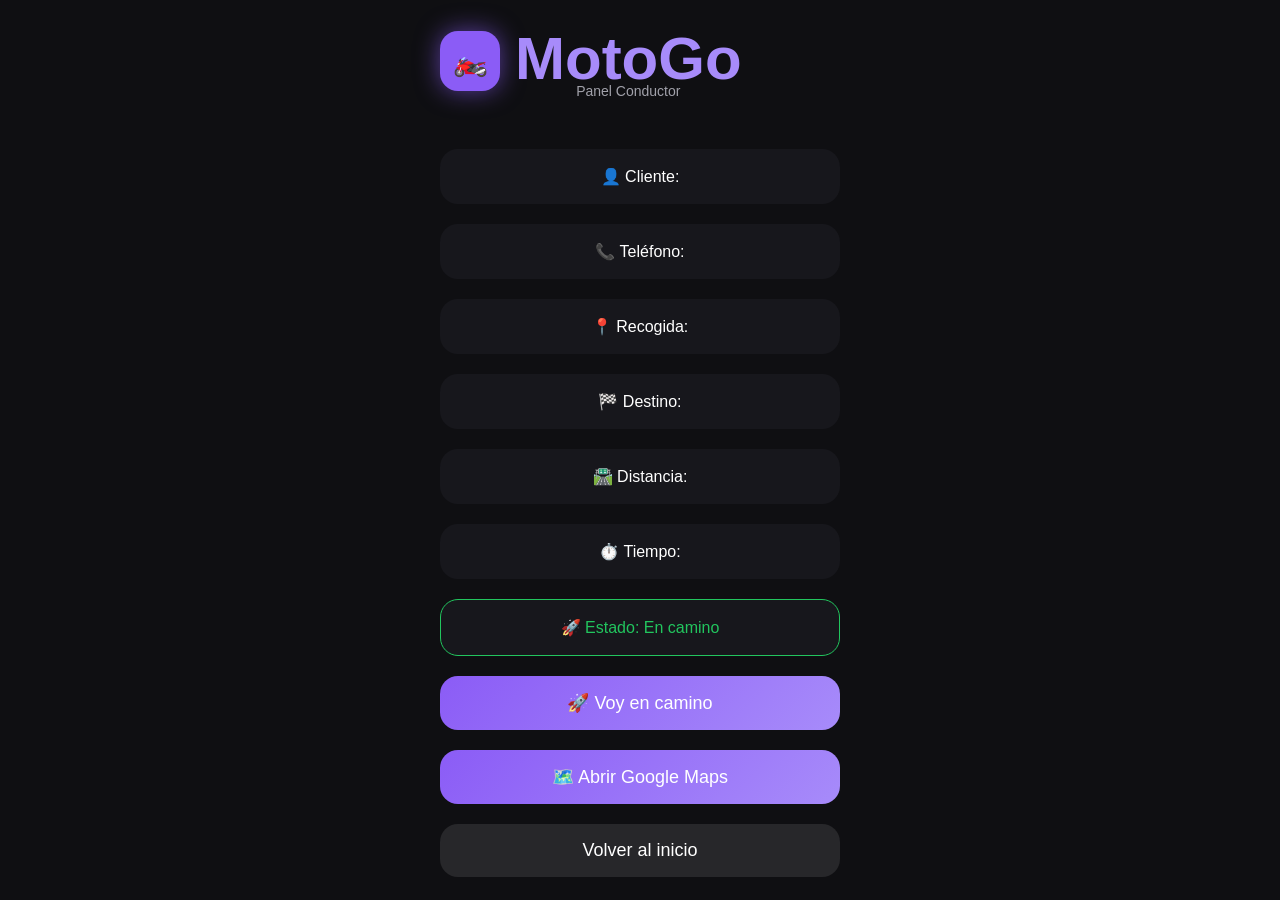
==== conductor.html @ 982f0a25 "Add files via upload" ====
<!DOCTYPE html>
<html lang="es">

<head>

  <meta charset="UTF-8"/>

  <meta
    name="viewport"
    content="width=device-width, initial-scale=1.0"
  />

  <title>
    Panel Conductor - MotoGo
  </title>

  <link
    rel="stylesheet"
    href="style.css"
  />

</head>

<body>

  <div class="container">

    <div class="topbar">

      <div class="logoBox">

        🏍️

      </div>

      <div>

        <h1 class="logo">
          MotoGo
        </h1>

        <p class="miniText">
          Panel Conductor
        </p>

      </div>

    </div>

    <div class="card">
      👤 Cliente:
      <span id="mostrarNombre"></span>
    </div>

    <div class="card">
      📞 Teléfono:
      <span id="mostrarTelefono"></span>
    </div>

    <div class="card">
      📍 Recogida:
      <span id="mostrarRecogida"></span>
    </div>

    <div class="card">
      🏁 Destino:
      <span id="mostrarDestino"></span>
    </div>

    <div class="card">
      🛣️ Distancia:
      <span id="mostrarDistancia"></span>
    </div>

    <div class="card">
      ⏱️ Tiempo:
      <span id="mostrarTiempo"></span>
    </div>

    <div class="card green">

      🚀 Estado:
      En camino

    </div>

    <button
      class="btn"
      onclick="avisarCliente()">

      🚀 Voy en camino

    </button>

    <button
      class="btn"
      onclick="abrirMaps()">

      🗺️ Abrir Google Maps

    </button>

    <button
      class="btn secondary"
      onclick="volverInicio()">

      Volver al inicio

    </button>

  </div>

  <script src="app.js"></script>

</body>

</html>
---- style.css ----
*{
  margin:0;
  padding:0;
  box-sizing:border-box;
}

body{
  background:#0F0F12;
  color:#F5F5F7;
  font-family:Arial, sans-serif;

  min-height:100vh;

  display:flex;
  justify-content:center;
  align-items:center;

  padding:20px;
}

.container{

  width:100%;
  max-width:400px;

  display:flex;
  flex-direction:column;
  gap:20px;

  text-align:center;
}

.logo{

  font-size:60px;

  color:#A78BFA;
}

.slogan{

  color:#A1A1AA;

  font-size:18px;
}

.input{

  width:100%;

  padding:16px;

  border:none;

  border-radius:16px;

  background:#17171C;

  color:white;

  font-size:16px;

  outline:none;
}

.card{

  background:#17171C;

  padding:18px;

  border-radius:18px;

  color:white;
}

.btn{

  width:100%;

  padding:16px;

  border:none;

  border-radius:18px;

  background:linear-gradient(
    135deg,
    #8B5CF6,
    #A78BFA
  );

  color:white;

  font-size:18px;

  cursor:pointer;

  transition:0.3s;
}

.btn:hover{

  transform:scale(1.03);

  box-shadow:0 0 20px #8B5CF6;
}

.secondary{
  background:#27272A;
}

.danger{
  background:#DC2626;
}#map{

  width:100%;

  height:300px;

  border-radius:20px;

  overflow:hidden;
}.topbar{

  width:100%;

  display:flex;

  align-items:center;

  gap:15px;

  margin-bottom:30px;
}

.logoBox{

  width:60px;

  height:60px;

  border-radius:18px;

  background:#8B5CF6;

  display:flex;

  align-items:center;

  justify-content:center;

  font-size:28px;

  box-shadow:
  0 0 25px rgba(139,92,246,.6);
}

.miniText{

  color:#A1A1AA;

  margin-top:-10px;

  font-size:14px;
}

.green{

  border:1px solid #22C55E;

  color:#22C55E;
}
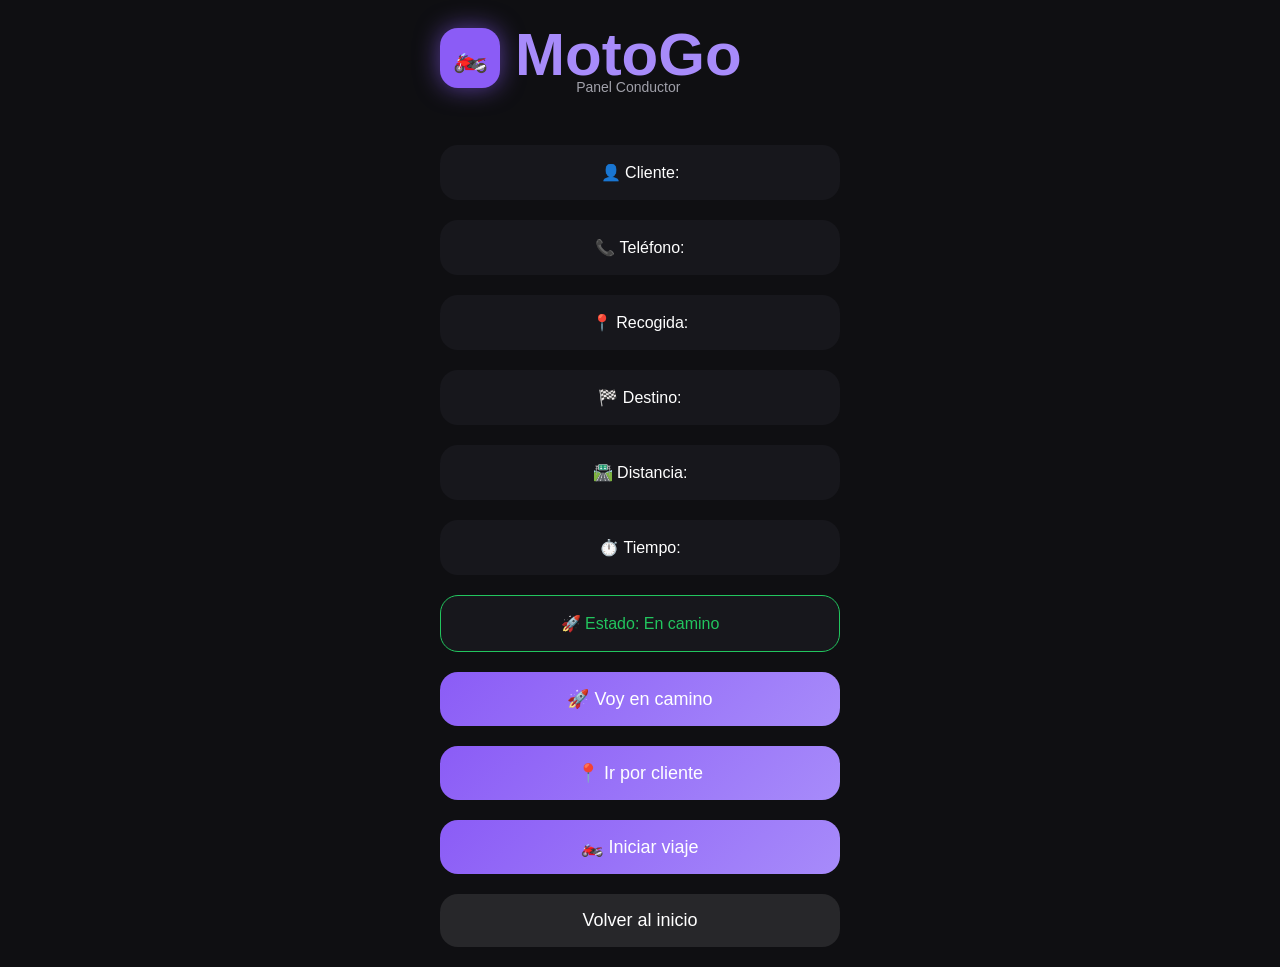
==== commit 737d5ec5: "Add files via upload" ====
--- a/conductor.html
+++ b/conductor.html
@@ -93,12 +93,20 @@
     </button>
 
     <button
-      class="btn"
-      onclick="abrirMaps()">
+class="btn"
+onclick="irPorCliente()">
 
-      🗺️ Abrir Google Maps
+📍 Ir por cliente
 
-    </button>
+</button>
+
+<button
+class="btn"
+onclick="iniciarViaje()">
+
+🏍️ Iniciar viaje
+
+</button>
 
     <button
       class="btn secondary"
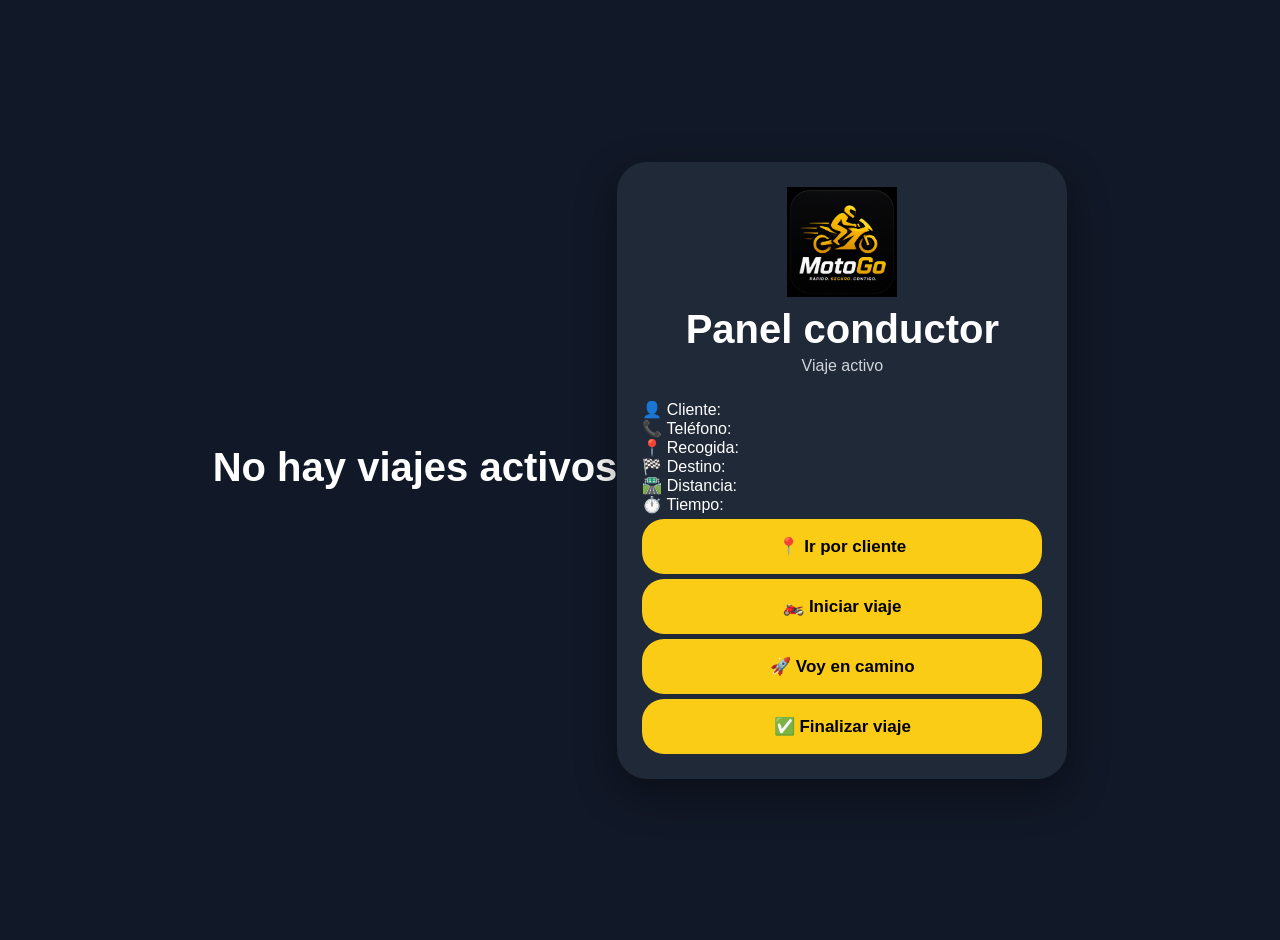
==== commit 472302a4: "Add files via upload" ====
--- a/conductor.html
+++ b/conductor.html
@@ -11,7 +11,7 @@
   />
 
   <title>
-    Panel Conductor - MotoGo
+    Panel Conductor
   </title>
 
   <link
@@ -23,66 +23,112 @@
 
 <body>
 
-  <div class="container">
+  <script>
 
-    <div class="topbar">
+    const viajeActivo =
+    localStorage.getItem(
+      "viajeActivo"
+    );
 
-      <div class="logoBox">
+    if(viajeActivo !== "si"){
 
-        🏍️
+      document.body.innerHTML = `
+
+      <div
+      style="
+      background:#111827;
+      color:white;
+      height:100vh;
+      display:flex;
+      justify-content:center;
+      align-items:center;
+      font-family:Arial;
+      ">
+
+      <h1>
+      No hay viajes activos
+      </h1>
 
       </div>
 
-      <div>
+      `;
 
-        <h1 class="logo">
-          MotoGo
-        </h1>
+    }
 
-        <p class="miniText">
-          Panel Conductor
-        </p>
+  </script>
 
-      </div>
+  <div class="container">
+
+    <img
+      src="Logo.png"
+      class="logo"
+    />
+
+    <h1>
+      Panel conductor
+    </h1>
+
+    <p class="slogan">
+      Viaje activo
+    </p>
+
+    <div class="card">
+
+      👤 Cliente:
+      <span id="mostrarNombre"></span>
 
     </div>
 
     <div class="card">
-      👤 Cliente:
-      <span id="mostrarNombre"></span>
+
+      📞 Teléfono:
+      <span id="mostrarTelefono"></span>
+
     </div>
 
     <div class="card">
-      📞 Teléfono:
-      <span id="mostrarTelefono"></span>
+
+      📍 Recogida:
+      <span id="mostrarRecogida"></span>
+
     </div>
 
     <div class="card">
-      📍 Recogida:
-      <span id="mostrarRecogida"></span>
+
+      🏁 Destino:
+      <span id="mostrarDestino"></span>
+
     </div>
 
     <div class="card">
-      🏁 Destino:
-      <span id="mostrarDestino"></span>
+
+      🛣️ Distancia:
+      <span id="mostrarDistancia"></span>
+
     </div>
 
     <div class="card">
-      🛣️ Distancia:
-      <span id="mostrarDistancia"></span>
+
+      ⏱️ Tiempo:
+      <span id="mostrarTiempo"></span>
+
     </div>
 
-    <div class="card">
-      ⏱️ Tiempo:
-      <span id="mostrarTiempo"></span>
-    </div>
+    <button
+      class="btn"
+      onclick="irPorCliente()">
 
-    <div class="card green">
+      📍 Ir por cliente
 
-      🚀 Estado:
-      En camino
+    </button>
 
-    </div>
+    <button
+      class="btn"
+      onclick="iniciarViaje()">
+
+      🏍️ Iniciar viaje
+
+    </button>
 
     <button
       class="btn"
@@ -93,26 +139,10 @@
     </button>
 
     <button
-class="btn"
-onclick="irPorCliente()">
+      class="btn red"
+      onclick="finalizarViaje()">
 
-📍 Ir por cliente
-
-</button>
-
-<button
-class="btn"
-onclick="iniciarViaje()">
-
-🏍️ Iniciar viaje
-
-</button>
-
-    <button
-      class="btn secondary"
-      onclick="volverInicio()">
-
-      Volver al inicio
+      ✅ Finalizar viaje
 
     </button>
 
--- a/style.css
+++ b/style.css
@@ -1,173 +1,166 @@
 *{
+
   margin:0;
+
   padding:0;
+
   box-sizing:border-box;
+
+  font-family:
+  Arial,
+  sans-serif;
+
 }
 
 body{
-  background:#0F0F12;
-  color:#F5F5F7;
-  font-family:Arial, sans-serif;
 
   min-height:100vh;
 
+  background:
+  #111827;
+
   display:flex;
+
   justify-content:center;
+
   align-items:center;
 
   padding:20px;
+
+  color:white;
+
 }
 
 .container{
 
   width:100%;
-  max-width:400px;
 
-  display:flex;
-  flex-direction:column;
-  gap:20px;
+  max-width:450px;
 
-  text-align:center;
+  background:
+  #1f2937;
+
+  border-radius:30px;
+
+  padding:25px;
+
+  box-shadow:
+  0 15px 40px rgba(0,0,0,.4);
+
 }
 
 .logo{
 
-  font-size:60px;
+  width:110px;
 
-  color:#A78BFA;
+  display:block;
+
+  margin:auto;
+
+  margin-bottom:10px;
+
+}
+
+h1{
+
+  text-align:center;
+
+  font-size:40px;
+
+  margin-bottom:5px;
+
 }
 
 .slogan{
 
-  color:#A1A1AA;
+  text-align:center;
 
-  font-size:18px;
+  color:#d1d5db;
+
+  margin-bottom:25px;
+
 }
 
-.input{
+input{
 
   width:100%;
 
   padding:16px;
 
+  margin-bottom:15px;
+
   border:none;
 
-  border-radius:16px;
+  border-radius:18px;
 
-  background:#17171C;
+  background:
+  #374151;
 
   color:white;
 
-  font-size:16px;
+  font-size:15px;
 
   outline:none;
+
 }
 
-.card{
+input::placeholder{
 
-  background:#17171C;
+  color:#d1d5db;
 
-  padding:18px;
+}
 
-  border-radius:18px;
+input:focus{
 
-  color:white;
+  border:
+  2px solid #facc15;
+
 }
 
 .btn{
 
   width:100%;
 
-  padding:16px;
+  padding:17px;
 
   border:none;
 
-  border-radius:18px;
+  border-radius:22px;
 
-  background:linear-gradient(
-    135deg,
-    #8B5CF6,
-    #A78BFA
-  );
+  background:
+  #facc15;
 
-  color:white;
+  color:black;
 
-  font-size:18px;
+  font-size:17px;
+
+  font-weight:700;
 
   cursor:pointer;
 
-  transition:0.3s;
+  transition:.3s;
+
+  margin-top:5px;
+
 }
 
 .btn:hover{
 
-  transform:scale(1.03);
+  background:
+  #fbbf24;
 
-  box-shadow:0 0 20px #8B5CF6;
 }
 
-.secondary{
-  background:#27272A;
-}
-
-.danger{
-  background:#DC2626;
-}#map{
+#map{
 
   width:100%;
 
   height:300px;
 
-  border-radius:20px;
+  margin-top:20px;
+
+  border-radius:25px;
 
   overflow:hidden;
-}.topbar{
 
-  width:100%;
-
-  display:flex;
-
-  align-items:center;
-
-  gap:15px;
-
-  margin-bottom:30px;
-}
-
-.logoBox{
-
-  width:60px;
-
-  height:60px;
-
-  border-radius:18px;
-
-  background:#8B5CF6;
-
-  display:flex;
-
-  align-items:center;
-
-  justify-content:center;
-
-  font-size:28px;
-
-  box-shadow:
-  0 0 25px rgba(139,92,246,.6);
-}
-
-.miniText{
-
-  color:#A1A1AA;
-
-  margin-top:-10px;
-
-  font-size:14px;
-}
-
-.green{
-
-  border:1px solid #22C55E;
-
-  color:#22C55E;
 }
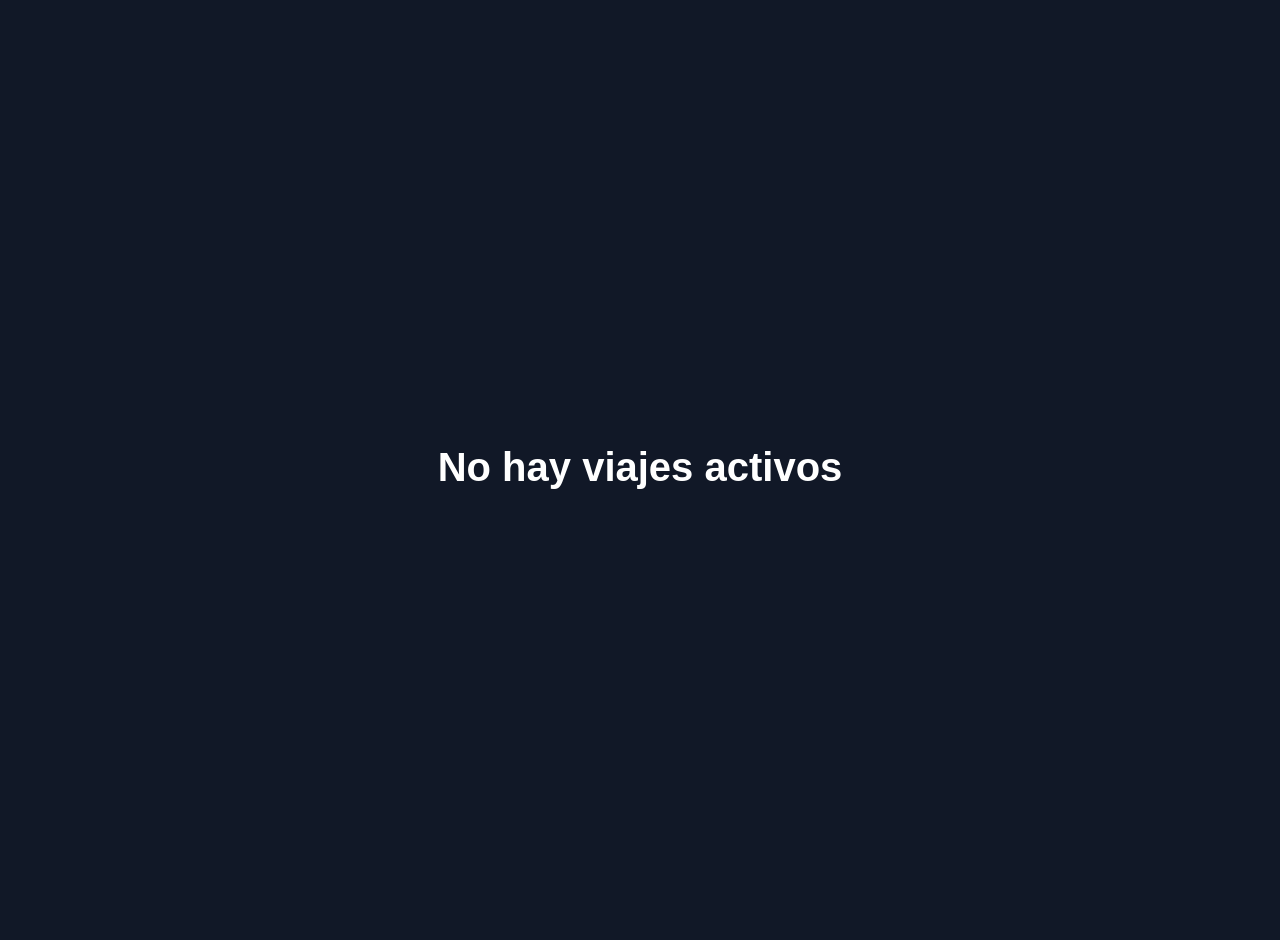
==== commit 4e951f7c: "Add files via upload" ====
--- a/conductor.html
+++ b/conductor.html
@@ -11,7 +11,7 @@
   />
 
   <title>
-    Panel Conductor
+    Panel conductor
   </title>
 
   <link
@@ -22,40 +22,6 @@
 </head>
 
 <body>
-
-  <script>
-
-    const viajeActivo =
-    localStorage.getItem(
-      "viajeActivo"
-    );
-
-    if(viajeActivo !== "si"){
-
-      document.body.innerHTML = `
-
-      <div
-      style="
-      background:#111827;
-      color:white;
-      height:100vh;
-      display:flex;
-      justify-content:center;
-      align-items:center;
-      font-family:Arial;
-      ">
-
-      <h1>
-      No hay viajes activos
-      </h1>
-
-      </div>
-
-      `;
-
-    }
-
-  </script>
 
   <div class="container">
 
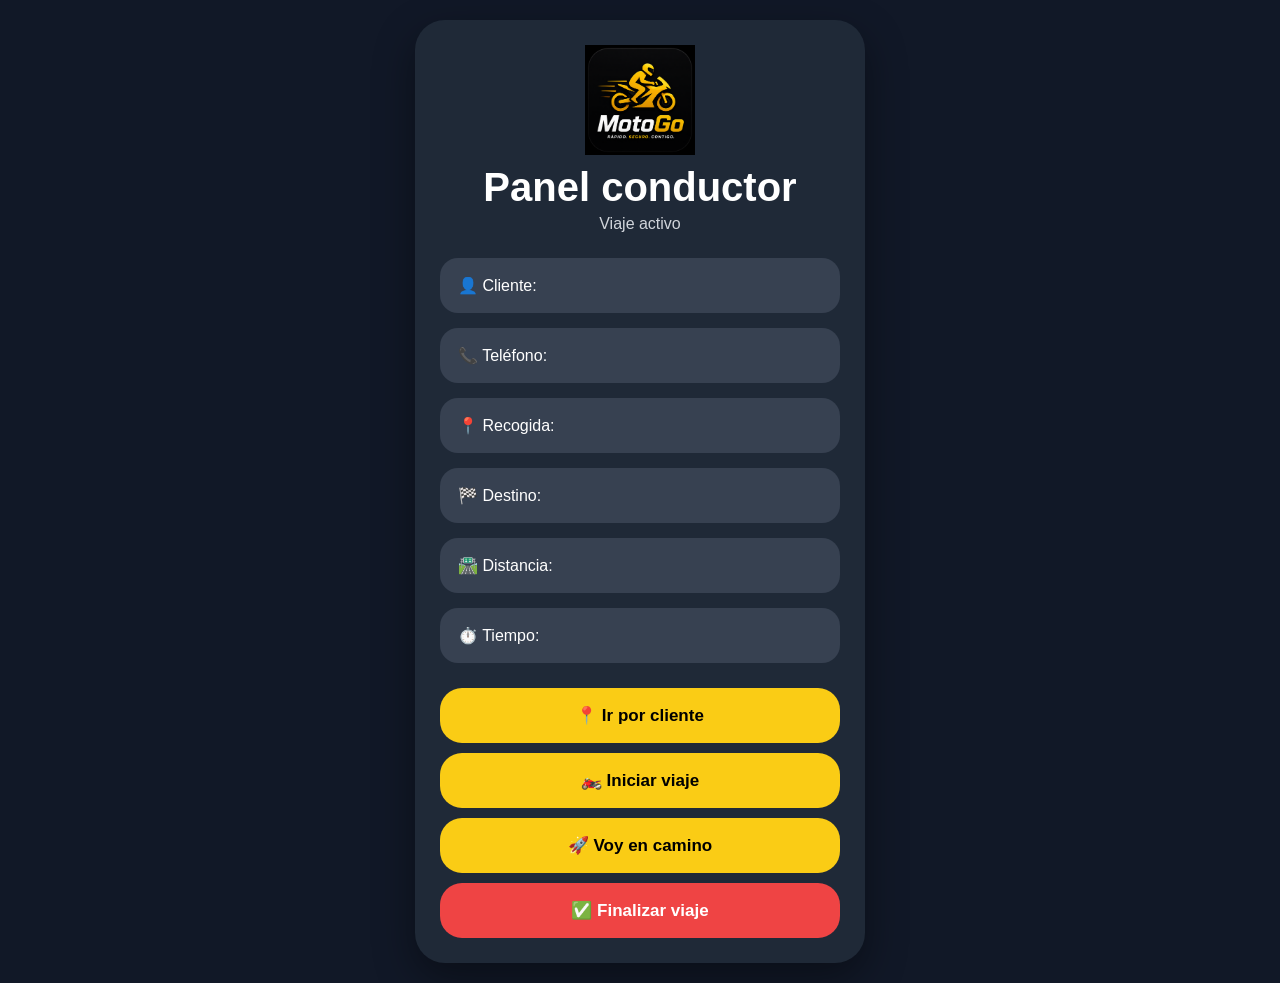
==== commit 246247f0: "Add files via upload" ====
--- a/conductor.html
+++ b/conductor.html
@@ -21,7 +21,7 @@
 
 </head>
 
-<body>
+<body onload="mostrarDatosConductor()">
 
   <div class="container">
 
@@ -39,45 +39,33 @@
     </p>
 
     <div class="card">
-
       👤 Cliente:
       <span id="mostrarNombre"></span>
-
     </div>
 
     <div class="card">
-
       📞 Teléfono:
       <span id="mostrarTelefono"></span>
-
     </div>
 
     <div class="card">
-
       📍 Recogida:
       <span id="mostrarRecogida"></span>
-
     </div>
 
     <div class="card">
-
       🏁 Destino:
       <span id="mostrarDestino"></span>
-
     </div>
 
     <div class="card">
-
       🛣️ Distancia:
       <span id="mostrarDistancia"></span>
-
     </div>
 
     <div class="card">
-
       ⏱️ Tiempo:
       <span id="mostrarTiempo"></span>
-
     </div>
 
     <button
--- a/style.css
+++ b/style.css
@@ -16,8 +16,7 @@
 
   min-height:100vh;
 
-  background:
-  #111827;
+  background:#111827;
 
   display:flex;
 
@@ -37,8 +36,7 @@
 
   max-width:450px;
 
-  background:
-  #1f2937;
+  background:#1f2937;
 
   border-radius:30px;
 
@@ -93,8 +91,7 @@
 
   border-radius:18px;
 
-  background:
-  #374151;
+  background:#374151;
 
   color:white;
 
@@ -127,8 +124,7 @@
 
   border-radius:22px;
 
-  background:
-  #facc15;
+  background:#facc15;
 
   color:black;
 
@@ -140,14 +136,37 @@
 
   transition:.3s;
 
-  margin-top:5px;
+  margin-top:10px;
 
 }
 
 .btn:hover{
 
-  background:
-  #fbbf24;
+  background:#fbbf24;
+
+}
+
+.card{
+
+  width:100%;
+
+  background:#374151;
+
+  padding:18px;
+
+  border-radius:18px;
+
+  margin-bottom:15px;
+
+  color:white;
+
+}
+
+.red{
+
+  background:#ef4444;
+
+  color:white;
 
 }
 
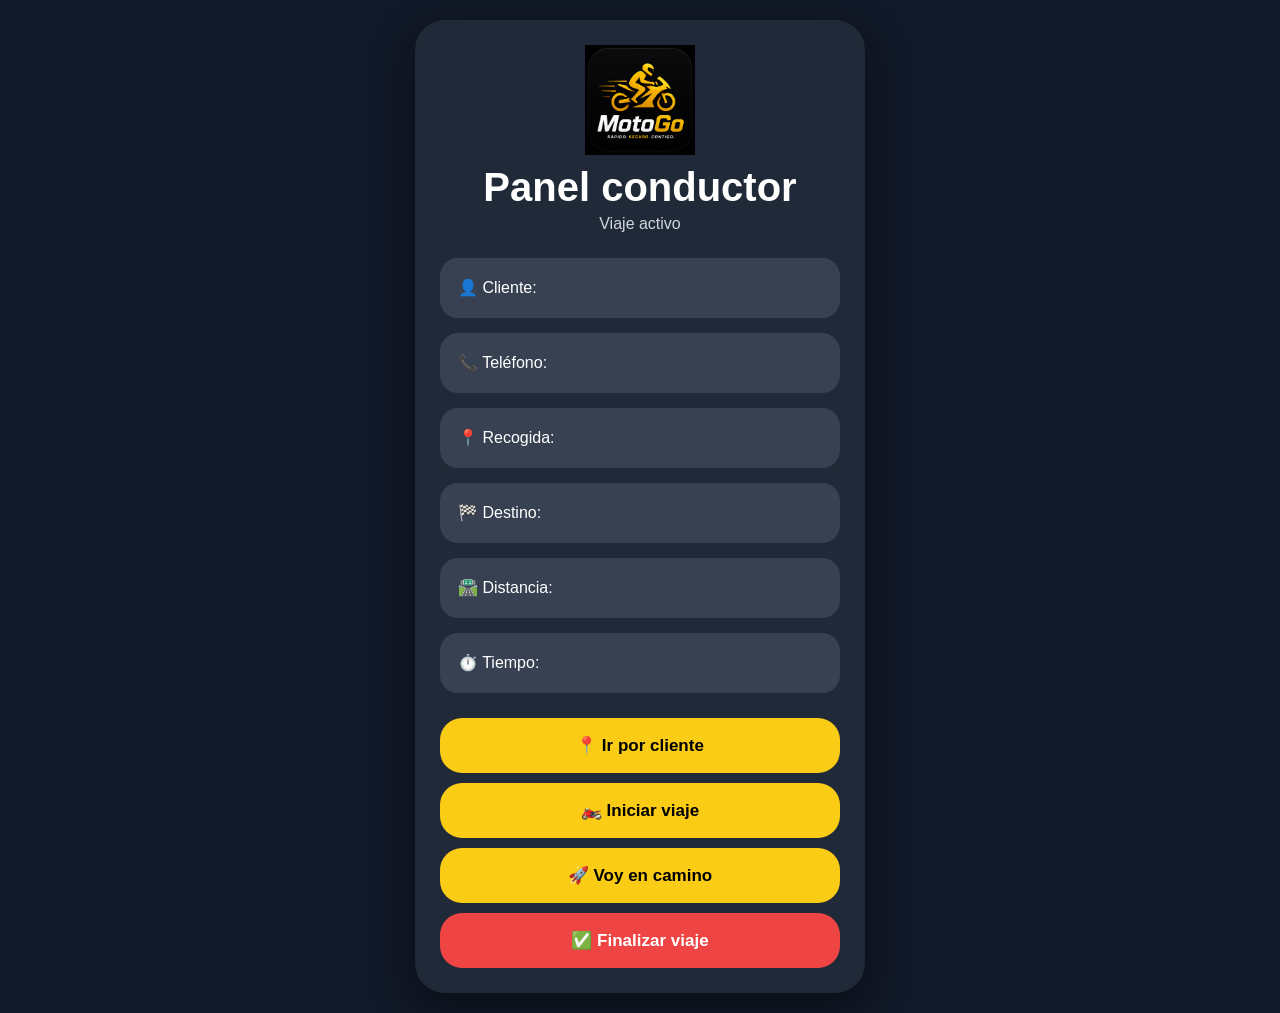
==== commit 0855e601: "Add files via upload" ====
--- a/conductor.html
+++ b/conductor.html
@@ -21,7 +21,7 @@
 
 </head>
 
-<body onload="mostrarDatosConductor()">
+<body>
 
   <div class="container">
 
@@ -104,6 +104,10 @@
 
   <script src="app.js"></script>
 
+  <script>
+    mostrarDatosConductor();
+  </script>
+
 </body>
 
 </html>
--- a/style.css
+++ b/style.css
@@ -146,6 +146,14 @@
 
 }
 
+.secondary{
+
+  background:#374151;
+
+  color:white;
+
+}
+
 .card{
 
   width:100%;
@@ -159,6 +167,8 @@
   margin-bottom:15px;
 
   color:white;
+
+  line-height:1.5;
 
 }
 
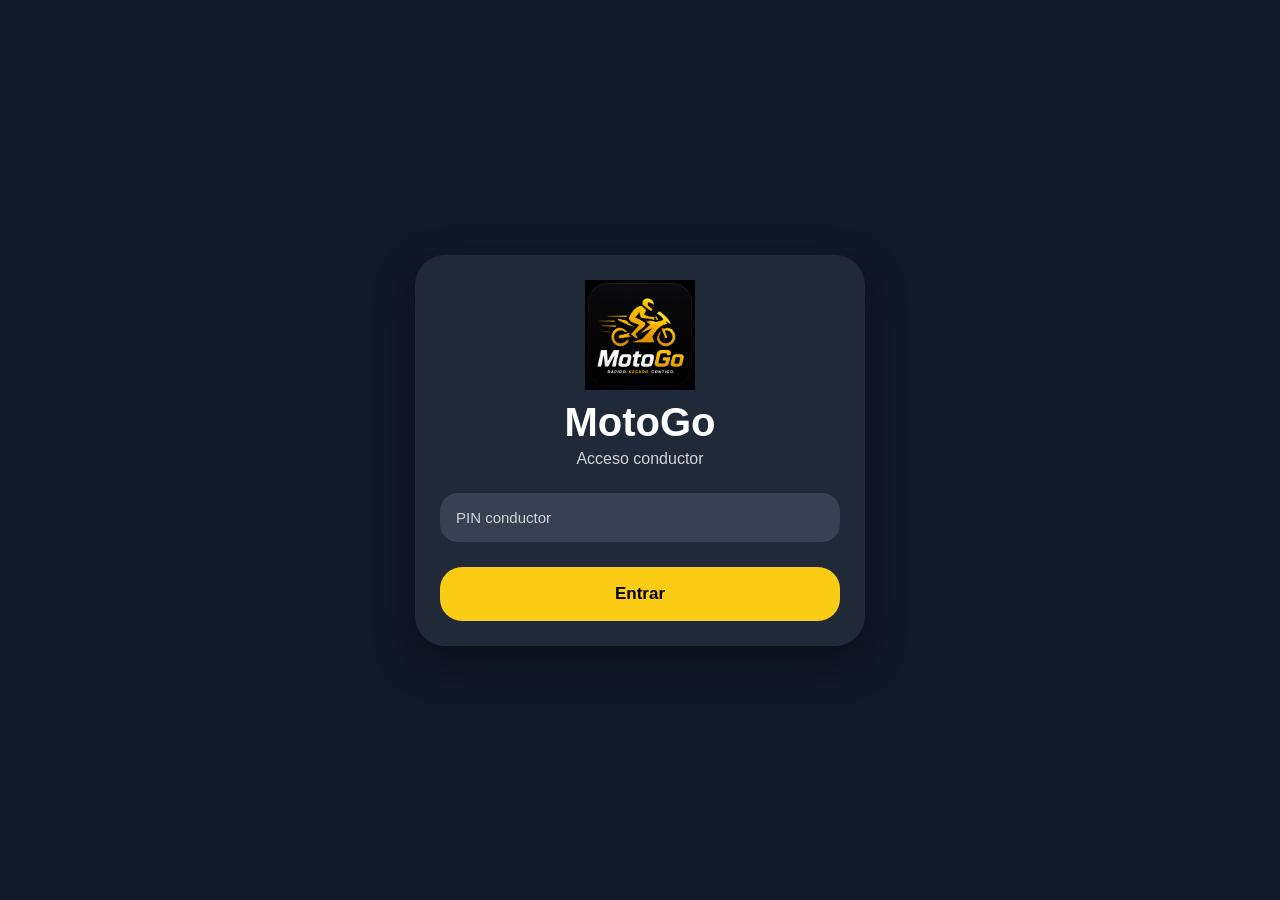
==== commit cfe87e15: "Add files via upload" ====
--- a/conductor.html
+++ b/conductor.html
@@ -23,7 +23,43 @@
 
 <body>
 
-  <div class="container">
+  <div
+    class="container"
+    id="loginBox">
+
+    <img
+      src="Logo.png"
+      class="logo"
+    />
+
+    <h1>
+      MotoGo
+    </h1>
+
+    <p class="slogan">
+      Acceso conductor
+    </p>
+
+    <input
+      type="password"
+      id="pin"
+      placeholder="PIN conductor"
+    />
+
+    <button
+      class="btn"
+      onclick="verificarPin()">
+
+      Entrar
+
+    </button>
+
+  </div>
+
+  <div
+    class="container"
+    id="panelConductor"
+    style="display:none;">
 
     <img
       src="Logo.png"
@@ -105,7 +141,38 @@
   <script src="app.js"></script>
 
   <script>
-    mostrarDatosConductor();
+
+    function verificarPin(){
+
+      const pin =
+      document.getElementById(
+        "pin"
+      ).value;
+
+      if(pin === "2025"){
+
+        document.getElementById(
+          "loginBox"
+        ).style.display = "none";
+
+        document.getElementById(
+          "panelConductor"
+        ).style.display = "block";
+
+        mostrarDatosConductor();
+
+      }
+
+      else{
+
+        alert(
+          "PIN incorrecto"
+        );
+
+      }
+
+    }
+
   </script>
 
 </body>
